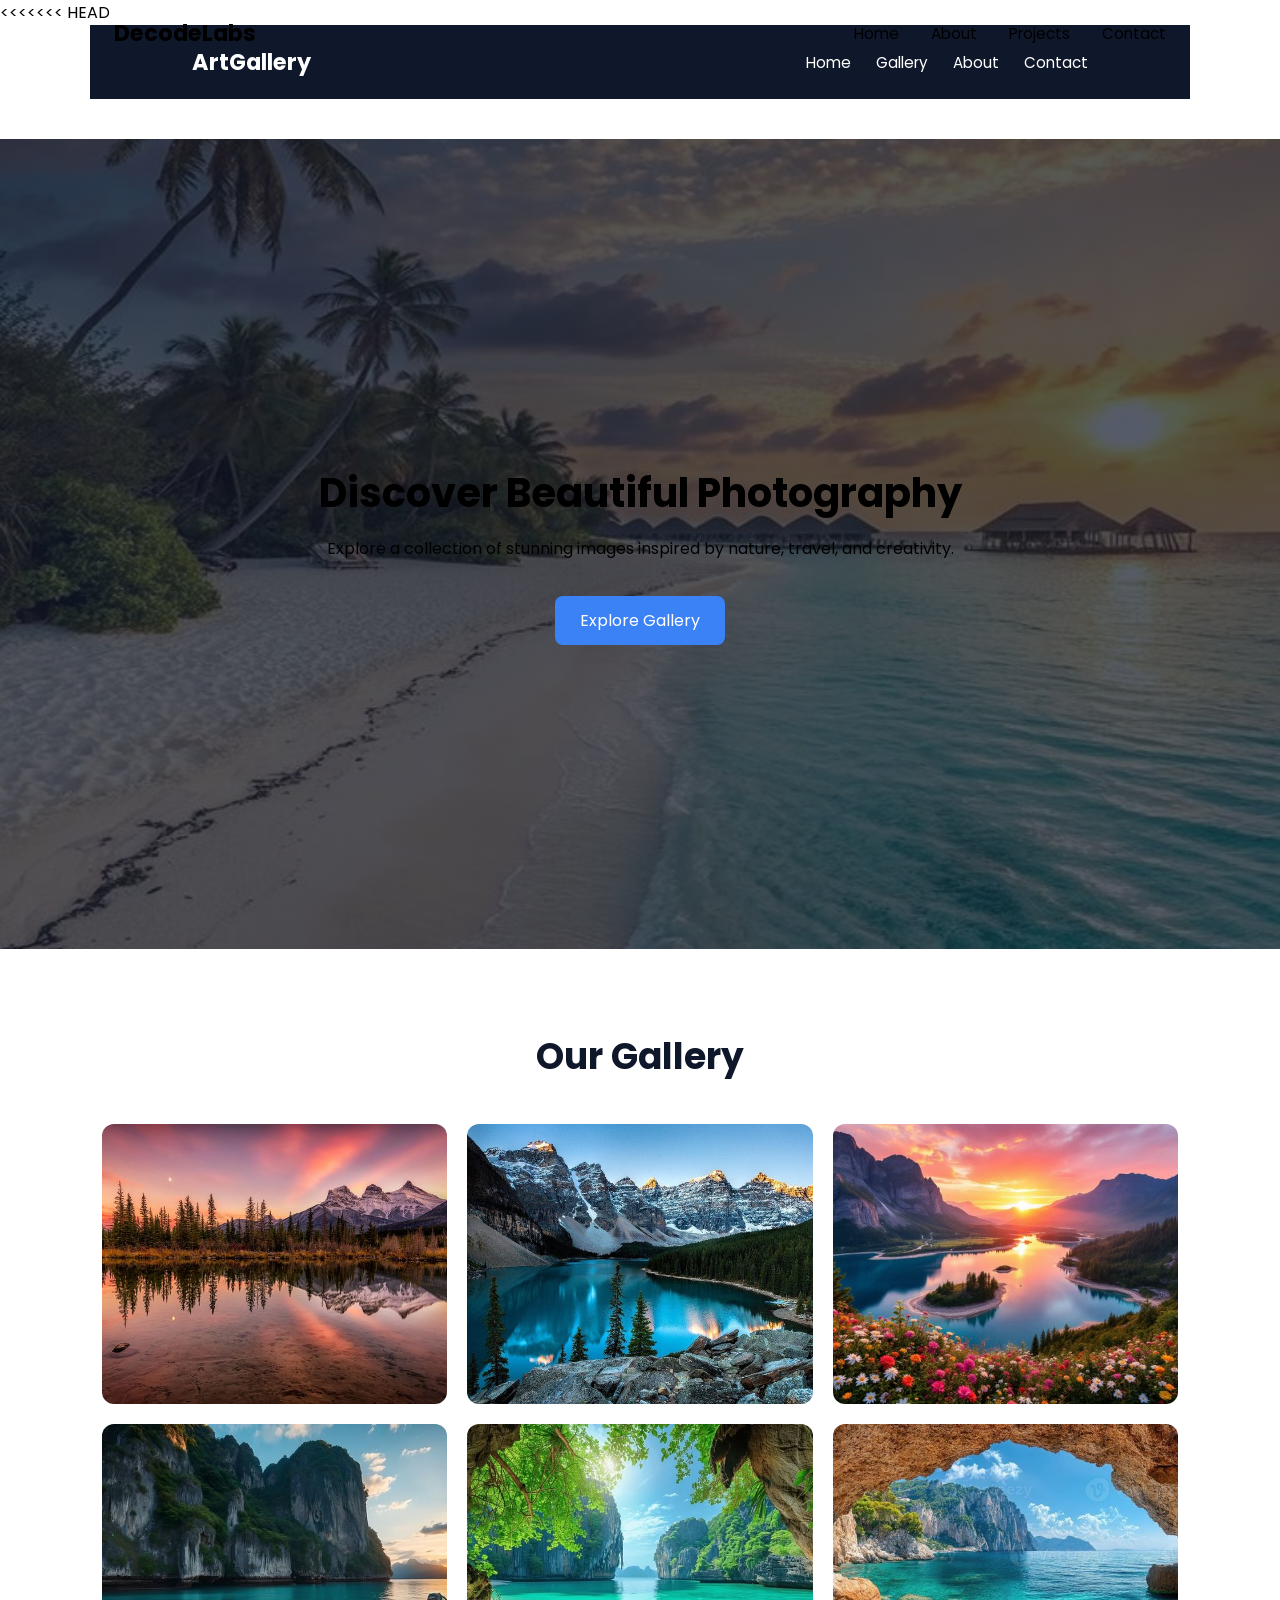
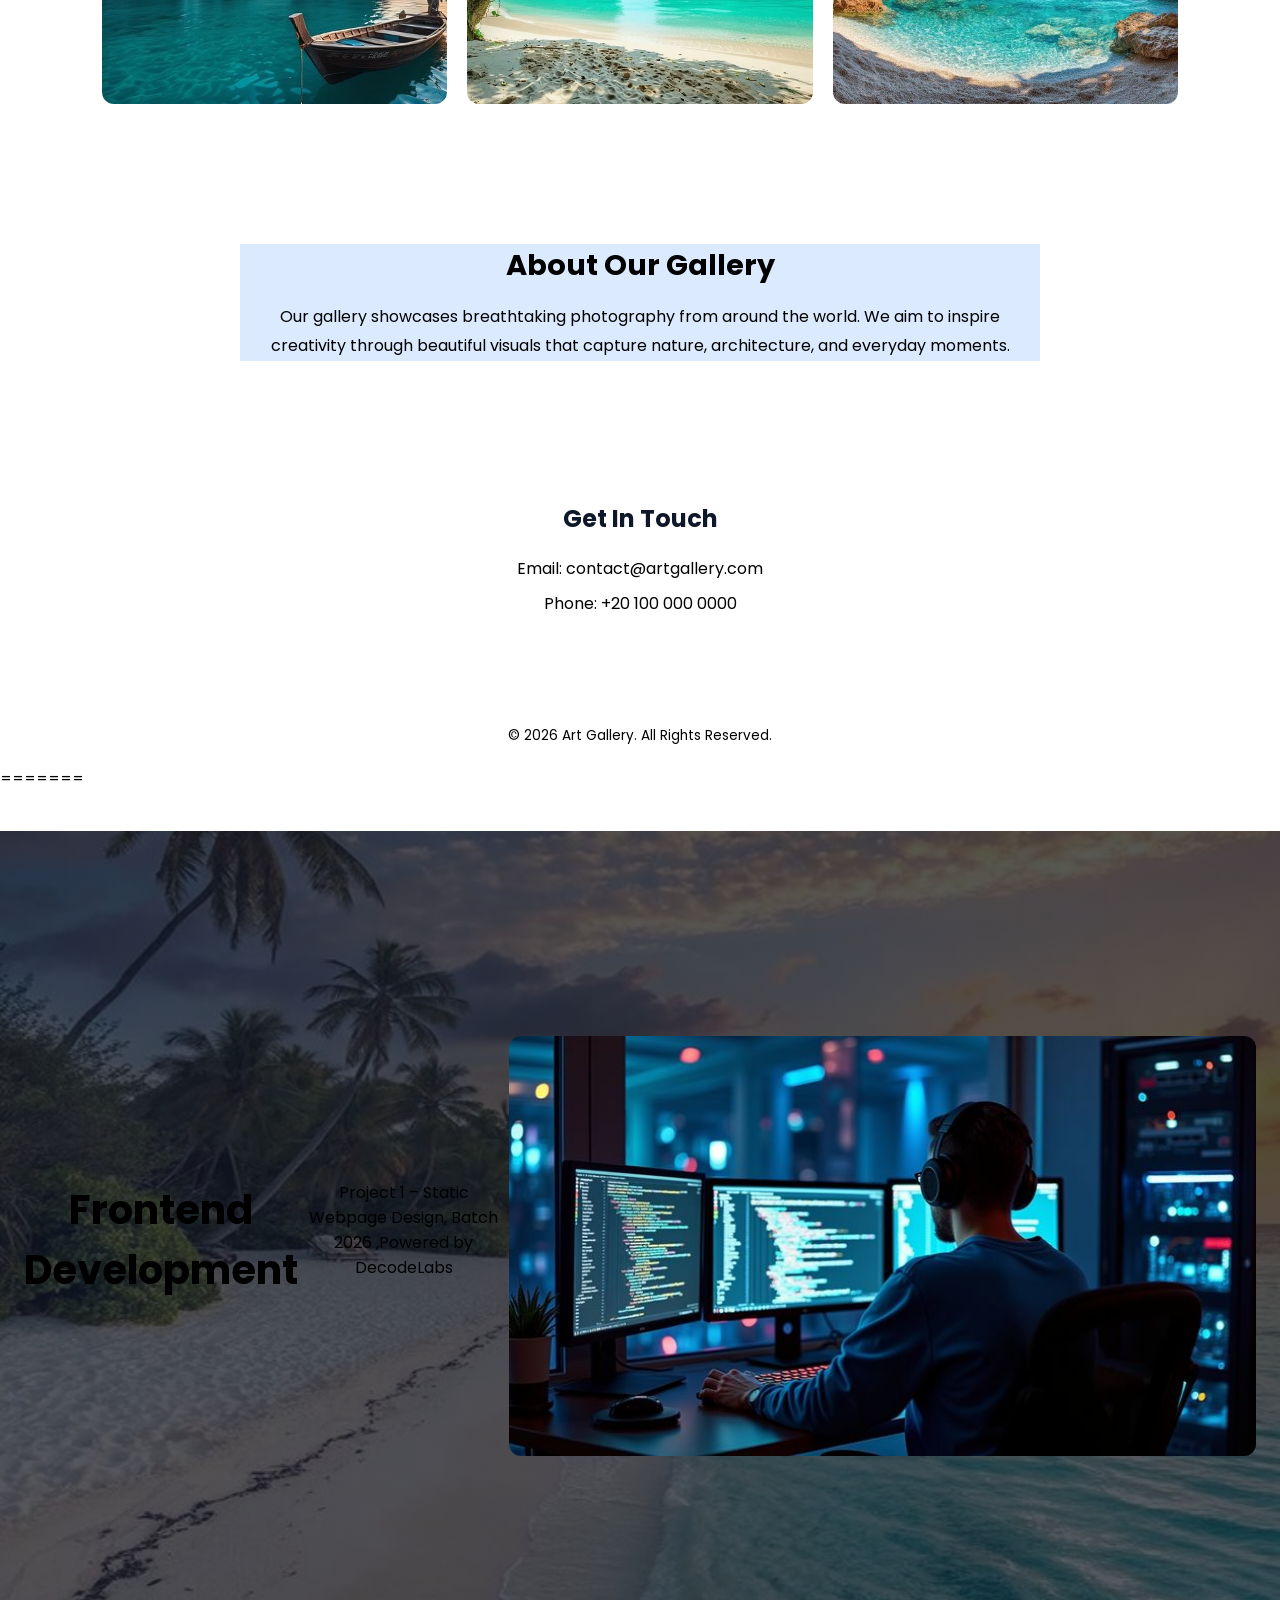
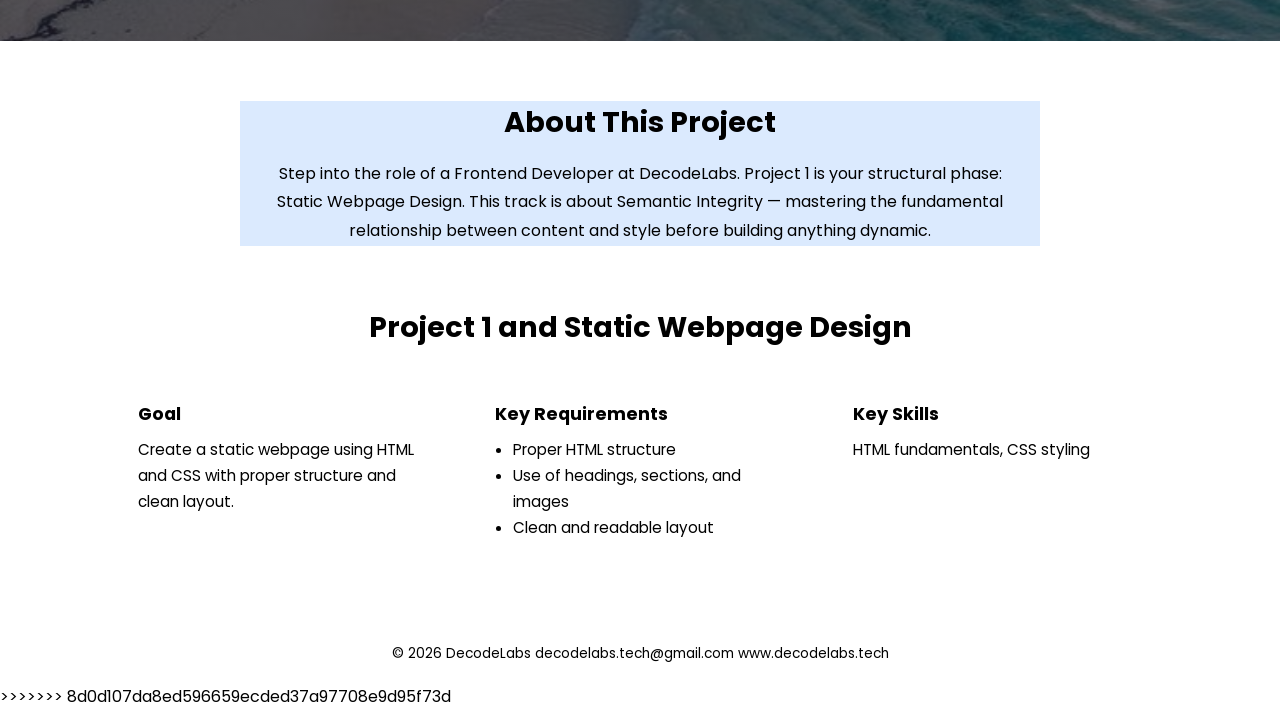
==== task2/index.html @ 1353ff72 "add tasks hub with task1 and task2" ====
<!DOCTYPE html>
<html lang="en">
<head>
<<<<<<< HEAD
    <meta charset="UTF-8">
    <meta name="viewport" content="width=device-width, initial-scale=1.0">
    <title>Art Gallery</title>
    <link rel="stylesheet" href="style.css">
</head>
<body>

  
    <nav class="navbar">
        <div class="logo">ArtGallery</div>

        <ul class="nav-links">
            <li><a href="#home">Home</a></li>
            <li><a href="#gallery">Gallery</a></li>
            <li><a href="#about">About</a></li>
            <li><a href="#contact">Contact</a></li>
        </ul>
    </nav>


    <section class="hero" id="home">
        <div class="hero-content">
            <h1>Discover Beautiful Photography</h1>
            <p>
                Explore a collection of stunning images inspired by nature,
                travel, and creativity.
            </p>
            <a href="#gallery" class="btn">Explore Gallery</a>
        </div>
    </section>

   
    <section class="gallery-section" id="gallery">
        <h2>Our Gallery</h2>

        <div class="gallery">

            <img src="./images/15 Amazing Photography Spots in the Canadian Rockies _ Beauty of Planet Earth.jpeg" alt="Nature">

            <img src="./images/Mountain scene.jpeg" alt="Mountain">

            <img src="./images/paradis Montagnes.jpeg" alt="City">

            <img src="./images/Koh Hong Lagoon_ Thai Paradise - Island Shore Photography_ Koh Hong Secret.jpeg" alt="Forest">

            <img src="./images/water view wallpaper 🏝️.jpeg" alt="Landscape">

            <img src="./images/Turquoise mediterranean sea shining through natural arch at capri island.jpeg" alt="Flowers">

        </div>
    </section>

    <section class="about" id="about">
        <h2>About Our Gallery</h2>

        <p>
            Our gallery showcases breathtaking photography from around
            the world. We aim to inspire creativity through beautiful
            visuals that capture nature, architecture, and everyday moments.
        </p>
    </section>

 
    <section class="contact" id="contact">
        <h2>Get In Touch</h2>

        <p>Email: contact@artgallery.com</p>
        <p>Phone: +20 100 000 0000</p>
    </section>

  
    <footer>
        <p>© 2026 Art Gallery. All Rights Reserved.</p>
    </footer>

</body>
</html>
=======
  <meta charset="UTF-8" />
  <meta name="viewport" content="width=device-width, initial-scale=1.0" />
  <title>DecodeLabs and Frontend Development</title>
  <link rel="stylesheet" href="style.css" />
  <link href="https://fonts.googleapis.com/css2?family=Poppins:wght@400;600;700&display=swap" rel="stylesheet" />
</head>
<body>

  <header>
    <nav>
      <div class="logo">DecodeLabs</div>
      <ul>
        <li><a href="#home">Home</a></li>
        <li><a href="#about">About</a></li>
        <li><a href="#projects">Projects</a></li>
        <li><a href="#contact">Contact</a></li>
      </ul>
    </nav>
  </header>

  <main>

    <section id="home" class="hero">
      <h1>Frontend Development</h1>
      <p>Project 1 – Static Webpage Design, Batch 2026 ,Powered by DecodeLabs</p>
      <img src="./images/code.jpeg"
           alt="A developer writing code"
           width="900" height="500" />
    </section>

    <section id="about" class="about">
      <h2>About This Project</h2>
      <p>
        Step into the role of a Frontend Developer at DecodeLabs. Project 1 is your
        structural phase: Static Webpage Design. This track is about Semantic Integrity —
        mastering the fundamental relationship between content and style before building
        anything dynamic.
      </p>
    </section>

    <section id="projects" class="projects">
      <h2>Project 1 and Static Webpage Design</h2>

      <div class="card-grid">
        <div class="card">
          <h3>Goal</h3>
          <p>Create a static webpage using HTML and CSS with proper structure and clean layout.</p>
        </div>
        <div class="card">
          <h3>Key Requirements</h3>
          <ul>
            <li>Proper HTML structure</li>
            <li>Use of headings, sections, and images</li>
            <li>Clean and readable layout</li>
          </ul>
        </div>
        <div class="card">
          <h3>Key Skills</h3>
          <p>HTML fundamentals, CSS styling</p>
        </div>
      </div>
    </section>

  </main>

  <footer id="contact">
    <p>© 2026 DecodeLabs decodelabs.tech@gmail.com  www.decodelabs.tech</p>
  </footer>

</body>
</html>
>>>>>>> 8d0d107da8ed596659ecded37a97708e9d95f73d
---- task2/style.css ----
<<<<<<< HEAD
*{
    margin: 0;
    padding: 0;
    box-sizing: border-box;
    font-family: Arial, sans-serif;
}

html{
    scroll-behavior: smooth;
}

body{
    background-color: #f8fafc;
    color: #333;
}


.navbar{
    background-color: #0f172a;
    color: white;
    padding: 20px 8%;
    display: flex;
    justify-content: space-between;
    align-items: center;
}

.logo{
    font-size: 28px;
    font-weight: bold;
    color: #60a5fa;
}

.nav-links{
    list-style: none;
    display: flex;
    gap: 25px;
}

.nav-links a{
    text-decoration: none;
    color: white;
    transition: 0.3s;
}

.nav-links a:hover{
    color: #60a5fa;
}


.hero{
    min-height: 90vh;
    background: linear-gradient(
        rgba(15,23,42,.7),
        rgba(15,23,42,.7)
    ),
    url("./images/background.nature.jpeg");
    background-size: cover;
    background-position: center;
    display: flex;
    justify-content: center;
    align-items: center;
    text-align: center;
    color: white;
    padding: 20px;
}

.hero-content h1{
    font-size: 55px;
    margin-bottom: 20px;
}

.hero-content p{
    max-width: 700px;
    margin: auto;
    line-height: 1.8;
    margin-bottom: 25px;
}

.btn{
    text-decoration: none;
    background-color: #3b82f6;
    color: white;
    padding: 12px 25px;
    border-radius: 8px;
    display: inline-block;
    transition: 0.3s;
}

.btn:hover{
    background-color: #2563eb;
}



.gallery-section{
    padding: 80px 8%;
}

.gallery-section h2{
    text-align: center;
    margin-bottom: 40px;
    color: #0f172a;
    font-size: 36px;
}

.gallery{
    display: grid;
    grid-template-columns: repeat(3,1fr);
    gap: 20px;
}

.gallery img{
    width: 100%;
    height: 280px;
    object-fit: cover;
    border-radius: 12px;
    transition: 0.4s;
}

.gallery img:hover{
    transform: scale(1.05);
}



.about{
    padding: 80px 8%;
    background-color: #dbeafe;
    text-align: center;
}

.about h2{
    margin-bottom: 20px;
    color: #0f172a;
}

.about p{
    max-width: 800px;
    margin: auto;
    line-height: 1.8;
}

.contact{
    padding: 80px 8%;
    text-align: center;
}

.contact h2{
    margin-bottom: 20px;
    color: #0f172a;
}

.contact p{
    margin: 10px 0;
}



footer{
    background-color: #0f172a;
    color: white;
    text-align: center;
    padding: 20px;
}



@media (max-width: 768px){

    .navbar{
        flex-direction: column;
        gap: 15px;
    }

    .gallery{
        grid-template-columns: repeat(2,1fr);
    }

    .hero-content h1{
        font-size: 40px;
    }
}



@media (max-width: 576px){

    .nav-links{
        flex-direction: column;
        text-align: center;
    }

    .gallery{
        grid-template-columns: 1fr;
    }

    .hero-content h1{
        font-size: 30px;
    }

    .hero-content p{
        font-size: 14px;
    }
}
=======
:root {
  --primary-color: #1a1a2e;
  --secondary-color: #16213e;
  --accent-color: #7bffd4;

  --text-color: #333;
  --text-light: #555;
  --text-muted: #aaa;
  --nav-link-color: #ccc;

  --bg-color: #f9f9f9;
  --white-color: #fff;
  --border-color: #e0e0e0;
}
* {
  margin: 0;
  padding: 0;
  box-sizing: border-box;
}
body {
  font-family: "Poppins", sans-serif;
  color: var(--text-color);
  background-color: var(--bg-color);
}

header {
  background-color: var(--primary-color);
  position: fixed;
  right: 0;
  left: 0;
  top: 0;
}
nav {
  max-width: 1100px;
  margin: 0 auto;
  padding: 16px 24px;
  display: flex;
  align-items: center;
  justify-content: space-between;
}

.logo {
  font-size: 1.4rem;
  font-weight: 700;
  color: var(--accent-color);
}
nav ul { list-style: none; display: flex; gap: 32px; }
nav ul a {
  text-decoration: none;
  color: var(--nav-link-color);
  font-size: 0.95rem;
  transition: color 0.2s;
}

nav ul a:hover {
  color: var(--accent-color);

}

.hero {
  text-align: center;
  margin-top: 2.5rem;
  padding: 60px 24px 40px;
  background-color: var(--secondary-color);
  color: var(--white-color);
}

.hero h1 {
  font-size: 2.5rem;
  margin-bottom: 12px;
  color: var(--third-color);
}

.hero p {
  font-size: 1rem;
  color: var(--text-muted);
  margin-bottom: 32px;
}
.hero img { width: 100%; max-width: 900px; height: 420px; object-fit: cover; border-radius: 12px; }
.about { max-width: 800px; margin: 60px auto; padding: 0 24px; text-align: center; }
.about h2 {
  font-size: 1.8rem;
  margin-bottom: 16px;
  color: var(--primary-color);
}

.about p {
  font-size: 1rem;
  color: var(--text-light);
  line-height: 1.8;
}
.projects { max-width: 1100px; margin: 0 auto 60px; padding: 0 24px; }
.projects h2 {
  font-size: 1.8rem;
  color: var(--primary-color);
  margin-bottom: 28px;
  text-align: center;
}
.card-grid { display: grid; grid-template-columns: repeat(3, 1fr); gap: 20px; }
.card {
  background: var(--white-color);
  border: 1px solid var(--border-color);
  border-radius: 10px;
  padding: 24px;
}

.card h3 {
  font-size: 1.1rem;
  color: var(--primary-color);
  margin-bottom: 10px;
}

.card p,
.card ul {
  font-size: 0.95rem;
  color: var(--text-light);
  line-height: 1.7;
}
.card ul { padding-left: 18px; }
footer {
  background-color: var(--primary-color);
  color: var(--text-muted);
  text-align: center;
  padding: 20px 24px;
  font-size: 0.85rem;
}
>>>>>>> 8d0d107da8ed596659ecded37a97708e9d95f73d
---- task2/style.css ----
<<<<<<< HEAD
*{
    margin: 0;
    padding: 0;
    box-sizing: border-box;
    font-family: Arial, sans-serif;
}

html{
    scroll-behavior: smooth;
}

body{
    background-color: #f8fafc;
    color: #333;
}


.navbar{
    background-color: #0f172a;
    color: white;
    padding: 20px 8%;
    display: flex;
    justify-content: space-between;
    align-items: center;
}

.logo{
    font-size: 28px;
    font-weight: bold;
    color: #60a5fa;
}

.nav-links{
    list-style: none;
    display: flex;
    gap: 25px;
}

.nav-links a{
    text-decoration: none;
    color: white;
    transition: 0.3s;
}

.nav-links a:hover{
    color: #60a5fa;
}


.hero{
    min-height: 90vh;
    background: linear-gradient(
        rgba(15,23,42,.7),
        rgba(15,23,42,.7)
    ),
    url("./images/background.nature.jpeg");
    background-size: cover;
    background-position: center;
    display: flex;
    justify-content: center;
    align-items: center;
    text-align: center;
    color: white;
    padding: 20px;
}

.hero-content h1{
    font-size: 55px;
    margin-bottom: 20px;
}

.hero-content p{
    max-width: 700px;
    margin: auto;
    line-height: 1.8;
    margin-bottom: 25px;
}

.btn{
    text-decoration: none;
    background-color: #3b82f6;
    color: white;
    padding: 12px 25px;
    border-radius: 8px;
    display: inline-block;
    transition: 0.3s;
}

.btn:hover{
    background-color: #2563eb;
}



.gallery-section{
    padding: 80px 8%;
}

.gallery-section h2{
    text-align: center;
    margin-bottom: 40px;
    color: #0f172a;
    font-size: 36px;
}

.gallery{
    display: grid;
    grid-template-columns: repeat(3,1fr);
    gap: 20px;
}

.gallery img{
    width: 100%;
    height: 280px;
    object-fit: cover;
    border-radius: 12px;
    transition: 0.4s;
}

.gallery img:hover{
    transform: scale(1.05);
}



.about{
    padding: 80px 8%;
    background-color: #dbeafe;
    text-align: center;
}

.about h2{
    margin-bottom: 20px;
    color: #0f172a;
}

.about p{
    max-width: 800px;
    margin: auto;
    line-height: 1.8;
}

.contact{
    padding: 80px 8%;
    text-align: center;
}

.contact h2{
    margin-bottom: 20px;
    color: #0f172a;
}

.contact p{
    margin: 10px 0;
}



footer{
    background-color: #0f172a;
    color: white;
    text-align: center;
    padding: 20px;
}



@media (max-width: 768px){

    .navbar{
        flex-direction: column;
        gap: 15px;
    }

    .gallery{
        grid-template-columns: repeat(2,1fr);
    }

    .hero-content h1{
        font-size: 40px;
    }
}



@media (max-width: 576px){

    .nav-links{
        flex-direction: column;
        text-align: center;
    }

    .gallery{
        grid-template-columns: 1fr;
    }

    .hero-content h1{
        font-size: 30px;
    }

    .hero-content p{
        font-size: 14px;
    }
}
=======
:root {
  --primary-color: #1a1a2e;
  --secondary-color: #16213e;
  --accent-color: #7bffd4;

  --text-color: #333;
  --text-light: #555;
  --text-muted: #aaa;
  --nav-link-color: #ccc;

  --bg-color: #f9f9f9;
  --white-color: #fff;
  --border-color: #e0e0e0;
}
* {
  margin: 0;
  padding: 0;
  box-sizing: border-box;
}
body {
  font-family: "Poppins", sans-serif;
  color: var(--text-color);
  background-color: var(--bg-color);
}

header {
  background-color: var(--primary-color);
  position: fixed;
  right: 0;
  left: 0;
  top: 0;
}
nav {
  max-width: 1100px;
  margin: 0 auto;
  padding: 16px 24px;
  display: flex;
  align-items: center;
  justify-content: space-between;
}

.logo {
  font-size: 1.4rem;
  font-weight: 700;
  color: var(--accent-color);
}
nav ul { list-style: none; display: flex; gap: 32px; }
nav ul a {
  text-decoration: none;
  color: var(--nav-link-color);
  font-size: 0.95rem;
  transition: color 0.2s;
}

nav ul a:hover {
  color: var(--accent-color);

}

.hero {
  text-align: center;
  margin-top: 2.5rem;
  padding: 60px 24px 40px;
  background-color: var(--secondary-color);
  color: var(--white-color);
}

.hero h1 {
  font-size: 2.5rem;
  margin-bottom: 12px;
  color: var(--third-color);
}

.hero p {
  font-size: 1rem;
  color: var(--text-muted);
  margin-bottom: 32px;
}
.hero img { width: 100%; max-width: 900px; height: 420px; object-fit: cover; border-radius: 12px; }
.about { max-width: 800px; margin: 60px auto; padding: 0 24px; text-align: center; }
.about h2 {
  font-size: 1.8rem;
  margin-bottom: 16px;
  color: var(--primary-color);
}

.about p {
  font-size: 1rem;
  color: var(--text-light);
  line-height: 1.8;
}
.projects { max-width: 1100px; margin: 0 auto 60px; padding: 0 24px; }
.projects h2 {
  font-size: 1.8rem;
  color: var(--primary-color);
  margin-bottom: 28px;
  text-align: center;
}
.card-grid { display: grid; grid-template-columns: repeat(3, 1fr); gap: 20px; }
.card {
  background: var(--white-color);
  border: 1px solid var(--border-color);
  border-radius: 10px;
  padding: 24px;
}

.card h3 {
  font-size: 1.1rem;
  color: var(--primary-color);
  margin-bottom: 10px;
}

.card p,
.card ul {
  font-size: 0.95rem;
  color: var(--text-light);
  line-height: 1.7;
}
.card ul { padding-left: 18px; }
footer {
  background-color: var(--primary-color);
  color: var(--text-muted);
  text-align: center;
  padding: 20px 24px;
  font-size: 0.85rem;
}
>>>>>>> 8d0d107da8ed596659ecded37a97708e9d95f73d
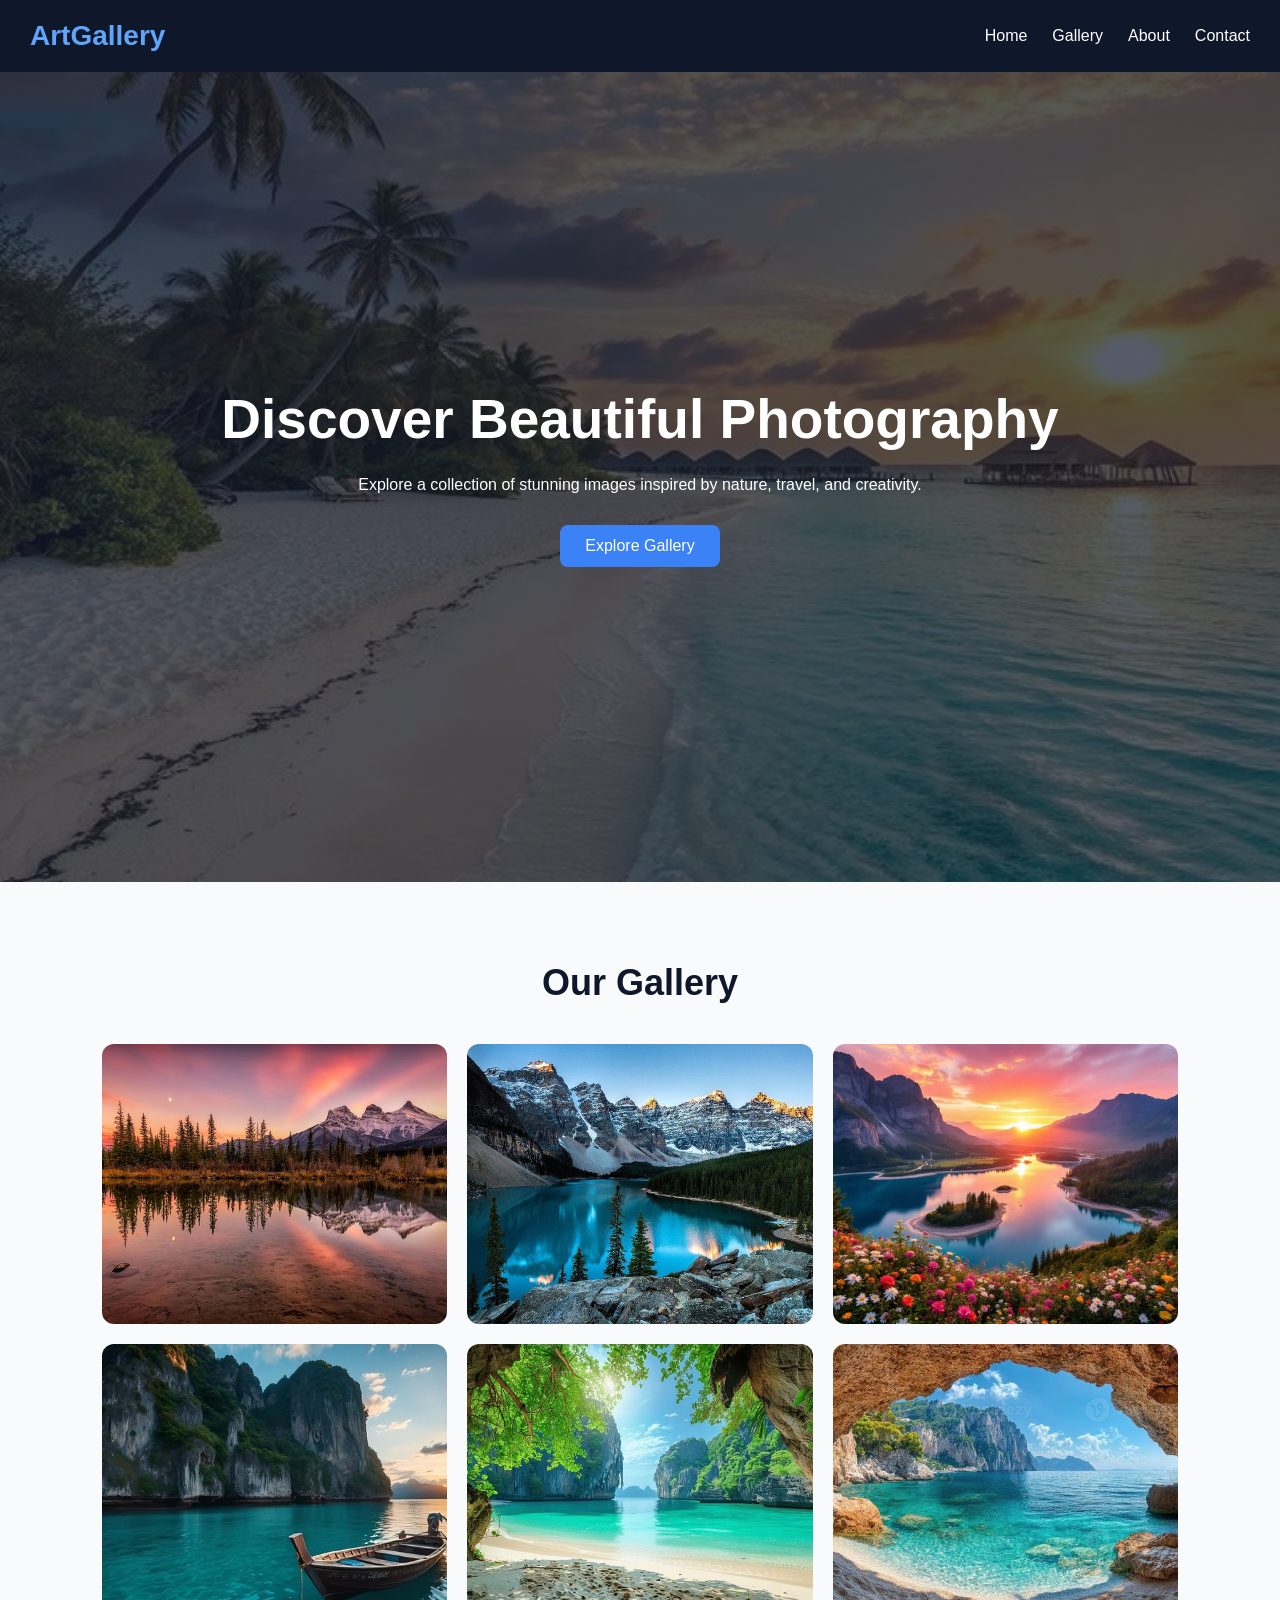
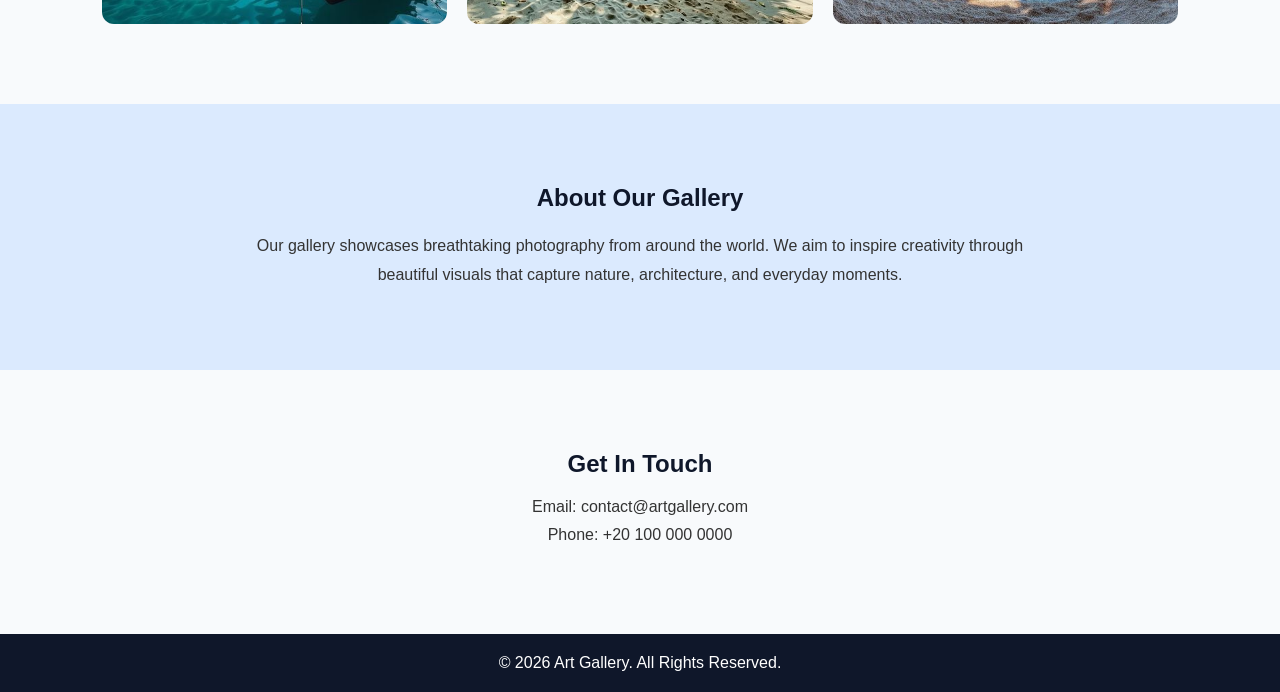
==== commit 54e1fe24: "fix folder names" ====
--- a/task2/index.html
+++ b/task2/index.html
@@ -1,7 +1,7 @@
 <!DOCTYPE html>
 <html lang="en">
 <head>
-<<<<<<< HEAD
+
     <meta charset="UTF-8">
     <meta name="viewport" content="width=device-width, initial-scale=1.0">
     <title>Art Gallery</title>
@@ -79,76 +79,3 @@
 
 </body>
 </html>
-=======
-  <meta charset="UTF-8" />
-  <meta name="viewport" content="width=device-width, initial-scale=1.0" />
-  <title>DecodeLabs and Frontend Development</title>
-  <link rel="stylesheet" href="style.css" />
-  <link href="https://fonts.googleapis.com/css2?family=Poppins:wght@400;600;700&display=swap" rel="stylesheet" />
-</head>
-<body>
-
-  <header>
-    <nav>
-      <div class="logo">DecodeLabs</div>
-      <ul>
-        <li><a href="#home">Home</a></li>
-        <li><a href="#about">About</a></li>
-        <li><a href="#projects">Projects</a></li>
-        <li><a href="#contact">Contact</a></li>
-      </ul>
-    </nav>
-  </header>
-
-  <main>
-
-    <section id="home" class="hero">
-      <h1>Frontend Development</h1>
-      <p>Project 1 – Static Webpage Design, Batch 2026 ,Powered by DecodeLabs</p>
-      <img src="./images/code.jpeg"
-           alt="A developer writing code"
-           width="900" height="500" />
-    </section>
-
-    <section id="about" class="about">
-      <h2>About This Project</h2>
-      <p>
-        Step into the role of a Frontend Developer at DecodeLabs. Project 1 is your
-        structural phase: Static Webpage Design. This track is about Semantic Integrity —
-        mastering the fundamental relationship between content and style before building
-        anything dynamic.
-      </p>
-    </section>
-
-    <section id="projects" class="projects">
-      <h2>Project 1 and Static Webpage Design</h2>
-
-      <div class="card-grid">
-        <div class="card">
-          <h3>Goal</h3>
-          <p>Create a static webpage using HTML and CSS with proper structure and clean layout.</p>
-        </div>
-        <div class="card">
-          <h3>Key Requirements</h3>
-          <ul>
-            <li>Proper HTML structure</li>
-            <li>Use of headings, sections, and images</li>
-            <li>Clean and readable layout</li>
-          </ul>
-        </div>
-        <div class="card">
-          <h3>Key Skills</h3>
-          <p>HTML fundamentals, CSS styling</p>
-        </div>
-      </div>
-    </section>
-
-  </main>
-
-  <footer id="contact">
-    <p>© 2026 DecodeLabs decodelabs.tech@gmail.com  www.decodelabs.tech</p>
-  </footer>
-
-</body>
-</html>
->>>>>>> 8d0d107da8ed596659ecded37a97708e9d95f73d
--- a/task2/style.css
+++ b/task2/style.css
@@ -1,333 +1,192 @@
-<<<<<<< HEAD
-*{
-    margin: 0;
-    padding: 0;
-    box-sizing: border-box;
-    font-family: Arial, sans-serif;
-}
-
-html{
-    scroll-behavior: smooth;
-}
-
-body{
-    background-color: #f8fafc;
-    color: #333;
-}
-
-
-.navbar{
-    background-color: #0f172a;
-    color: white;
-    padding: 20px 8%;
-    display: flex;
-    justify-content: space-between;
-    align-items: center;
-}
-
-.logo{
-    font-size: 28px;
-    font-weight: bold;
-    color: #60a5fa;
-}
-
-.nav-links{
-    list-style: none;
-    display: flex;
-    gap: 25px;
-}
-
-.nav-links a{
-    text-decoration: none;
-    color: white;
-    transition: 0.3s;
-}
-
-.nav-links a:hover{
-    color: #60a5fa;
-}
-
-
-.hero{
-    min-height: 90vh;
-    background: linear-gradient(
-        rgba(15,23,42,.7),
-        rgba(15,23,42,.7)
-    ),
-    url("./images/background.nature.jpeg");
-    background-size: cover;
-    background-position: center;
-    display: flex;
-    justify-content: center;
-    align-items: center;
-    text-align: center;
-    color: white;
-    padding: 20px;
-}
-
-.hero-content h1{
-    font-size: 55px;
-    margin-bottom: 20px;
-}
-
-.hero-content p{
-    max-width: 700px;
-    margin: auto;
-    line-height: 1.8;
-    margin-bottom: 25px;
-}
-
-.btn{
-    text-decoration: none;
-    background-color: #3b82f6;
-    color: white;
-    padding: 12px 25px;
-    border-radius: 8px;
-    display: inline-block;
-    transition: 0.3s;
-}
-
-.btn:hover{
-    background-color: #2563eb;
-}
-
-
-
-.gallery-section{
-    padding: 80px 8%;
-}
-
-.gallery-section h2{
-    text-align: center;
-    margin-bottom: 40px;
-    color: #0f172a;
-    font-size: 36px;
-}
-
-.gallery{
-    display: grid;
-    grid-template-columns: repeat(3,1fr);
-    gap: 20px;
-}
-
-.gallery img{
-    width: 100%;
-    height: 280px;
-    object-fit: cover;
-    border-radius: 12px;
-    transition: 0.4s;
-}
-
-.gallery img:hover{
-    transform: scale(1.05);
-}
-
-
-
-.about{
-    padding: 80px 8%;
-    background-color: #dbeafe;
-    text-align: center;
-}
-
-.about h2{
-    margin-bottom: 20px;
-    color: #0f172a;
-}
-
-.about p{
-    max-width: 800px;
-    margin: auto;
-    line-height: 1.8;
-}
-
-.contact{
-    padding: 80px 8%;
-    text-align: center;
-}
-
-.contact h2{
-    margin-bottom: 20px;
-    color: #0f172a;
-}
-
-.contact p{
-    margin: 10px 0;
-}
-
-
-
-footer{
-    background-color: #0f172a;
-    color: white;
-    text-align: center;
-    padding: 20px;
-}
-
-
-
-@media (max-width: 768px){
-
-    .navbar{
-        flex-direction: column;
-        gap: 15px;
-    }
-
-    .gallery{
-        grid-template-columns: repeat(2,1fr);
-    }
-
-    .hero-content h1{
-        font-size: 40px;
-    }
-}
-
-
-
-@media (max-width: 576px){
-
-    .nav-links{
-        flex-direction: column;
-        text-align: center;
-    }
-
-    .gallery{
-        grid-template-columns: 1fr;
-    }
-
-    .hero-content h1{
-        font-size: 30px;
-    }
-
-    .hero-content p{
-        font-size: 14px;
-    }
-}
-=======
-:root {
-  --primary-color: #1a1a2e;
-  --secondary-color: #16213e;
-  --accent-color: #7bffd4;
-
-  --text-color: #333;
-  --text-light: #555;
-  --text-muted: #aaa;
-  --nav-link-color: #ccc;
-
-  --bg-color: #f9f9f9;
-  --white-color: #fff;
-  --border-color: #e0e0e0;
-}
 * {
   margin: 0;
   padding: 0;
   box-sizing: border-box;
-}
-body {
-  font-family: "Poppins", sans-serif;
-  color: var(--text-color);
-  background-color: var(--bg-color);
+  font-family: Arial, sans-serif;
 }
 
-header {
-  background-color: var(--primary-color);
-  position: fixed;
+html {
+  scroll-behavior: smooth;
+}
+
+body {
+  background-color: #f8fafc;
+  color: #333;
+}
+
+.navbar {
+  background-color: #0f172a;
+  color: white;
+  padding: 20px 30px;
+  position: sticky;
+  top: 0;
+  left: 0;
   right: 0;
-  left: 0;
-  top: 0;
-}
-nav {
-  max-width: 1100px;
-  margin: 0 auto;
-  padding: 16px 24px;
   display: flex;
+  justify-content: space-between;
   align-items: center;
-  justify-content: space-between;
 }
 
 .logo {
-  font-size: 1.4rem;
-  font-weight: 700;
-  color: var(--accent-color);
-}
-nav ul { list-style: none; display: flex; gap: 32px; }
-nav ul a {
-  text-decoration: none;
-  color: var(--nav-link-color);
-  font-size: 0.95rem;
-  transition: color 0.2s;
+  font-size: 28px;
+  font-weight: bold;
+  color: #60a5fa;
 }
 
-nav ul a:hover {
-  color: var(--accent-color);
+.nav-links {
+  list-style: none;
+  display: flex;
+  gap: 25px;
+}
 
+.nav-links a {
+  text-decoration: none;
+  color: white;
+  transition: 0.3s;
+}
+
+.nav-links a:hover {
+  color: #60a5fa;
 }
 
 .hero {
+  min-height: 90vh;
+  background:
+    linear-gradient(rgba(15, 23, 42, 0.7), rgba(15, 23, 42, 0.7)),
+    url("./images/background.nature.jpeg");
+  background-size: cover;
+  background-position: center;
+  display: flex;
+  justify-content: center;
+  align-items: center;
   text-align: center;
-  margin-top: 2.5rem;
-  padding: 60px 24px 40px;
-  background-color: var(--secondary-color);
-  color: var(--white-color);
+  color: white;
+  padding: 20px;
 }
 
-.hero h1 {
-  font-size: 2.5rem;
-  margin-bottom: 12px;
-  color: var(--third-color);
+.hero-content h1 {
+  font-size: 55px;
+  margin-bottom: 20px;
 }
 
-.hero p {
-  font-size: 1rem;
-  color: var(--text-muted);
-  margin-bottom: 32px;
+.hero-content p {
+  max-width: 700px;
+  margin: auto;
+  line-height: 1.8;
+  margin-bottom: 25px;
 }
-.hero img { width: 100%; max-width: 900px; height: 420px; object-fit: cover; border-radius: 12px; }
-.about { max-width: 800px; margin: 60px auto; padding: 0 24px; text-align: center; }
+
+.btn {
+  text-decoration: none;
+  background-color: #3b82f6;
+  color: white;
+  padding: 12px 25px;
+  border-radius: 8px;
+  display: inline-block;
+  transition: 0.3s;
+}
+
+.btn:hover {
+  background-color: #2563eb;
+}
+
+.gallery-section {
+  padding: 80px 8%;
+}
+
+.gallery-section h2 {
+  text-align: center;
+  margin-bottom: 40px;
+  color: #0f172a;
+  font-size: 36px;
+}
+
+.gallery {
+  display: grid;
+  grid-template-columns: repeat(3, 1fr);
+  gap: 20px;
+}
+
+.gallery img {
+  width: 100%;
+  height: 280px;
+  object-fit: cover;
+  border-radius: 12px;
+  transition: 0.4s;
+}
+
+.gallery img:hover {
+  transform: scale(1.05);
+}
+
+.about {
+  padding: 80px 8%;
+  background-color: #dbeafe;
+  text-align: center;
+}
+
 .about h2 {
-  font-size: 1.8rem;
-  margin-bottom: 16px;
-  color: var(--primary-color);
+  margin-bottom: 20px;
+  color: #0f172a;
 }
 
 .about p {
-  font-size: 1rem;
-  color: var(--text-light);
+  max-width: 800px;
+  margin: auto;
   line-height: 1.8;
 }
-.projects { max-width: 1100px; margin: 0 auto 60px; padding: 0 24px; }
-.projects h2 {
-  font-size: 1.8rem;
-  color: var(--primary-color);
-  margin-bottom: 28px;
+
+.contact {
+  padding: 80px 8%;
   text-align: center;
 }
-.card-grid { display: grid; grid-template-columns: repeat(3, 1fr); gap: 20px; }
-.card {
-  background: var(--white-color);
-  border: 1px solid var(--border-color);
-  border-radius: 10px;
-  padding: 24px;
+
+.contact h2 {
+  margin-bottom: 20px;
+  color: #0f172a;
 }
 
-.card h3 {
-  font-size: 1.1rem;
-  color: var(--primary-color);
-  margin-bottom: 10px;
+.contact p {
+  margin: 10px 0;
 }
 
-.card p,
-.card ul {
-  font-size: 0.95rem;
-  color: var(--text-light);
-  line-height: 1.7;
+footer {
+  background-color: #0f172a;
+  color: white;
+  text-align: center;
+  padding: 20px;
 }
-.card ul { padding-left: 18px; }
-footer {
-  background-color: var(--primary-color);
-  color: var(--text-muted);
-  text-align: center;
-  padding: 20px 24px;
-  font-size: 0.85rem;
+
+@media (max-width: 768px) {
+  .navbar {
+    flex-direction: column;
+    gap: 15px;
+  }
+
+  .gallery {
+    grid-template-columns: repeat(2, 1fr);
+  }
+
+  .hero-content h1 {
+    font-size: 40px;
+  }
 }
->>>>>>> 8d0d107da8ed596659ecded37a97708e9d95f73d
+
+@media (max-width: 576px) {
+  .nav-links {
+    flex-direction: column;
+    text-align: center;
+  }
+
+  .gallery {
+    grid-template-columns: 1fr;
+  }
+
+  .hero-content h1 {
+    font-size: 30px;
+  }
+
+  .hero-content p {
+    font-size: 14px;
+  }
+}
